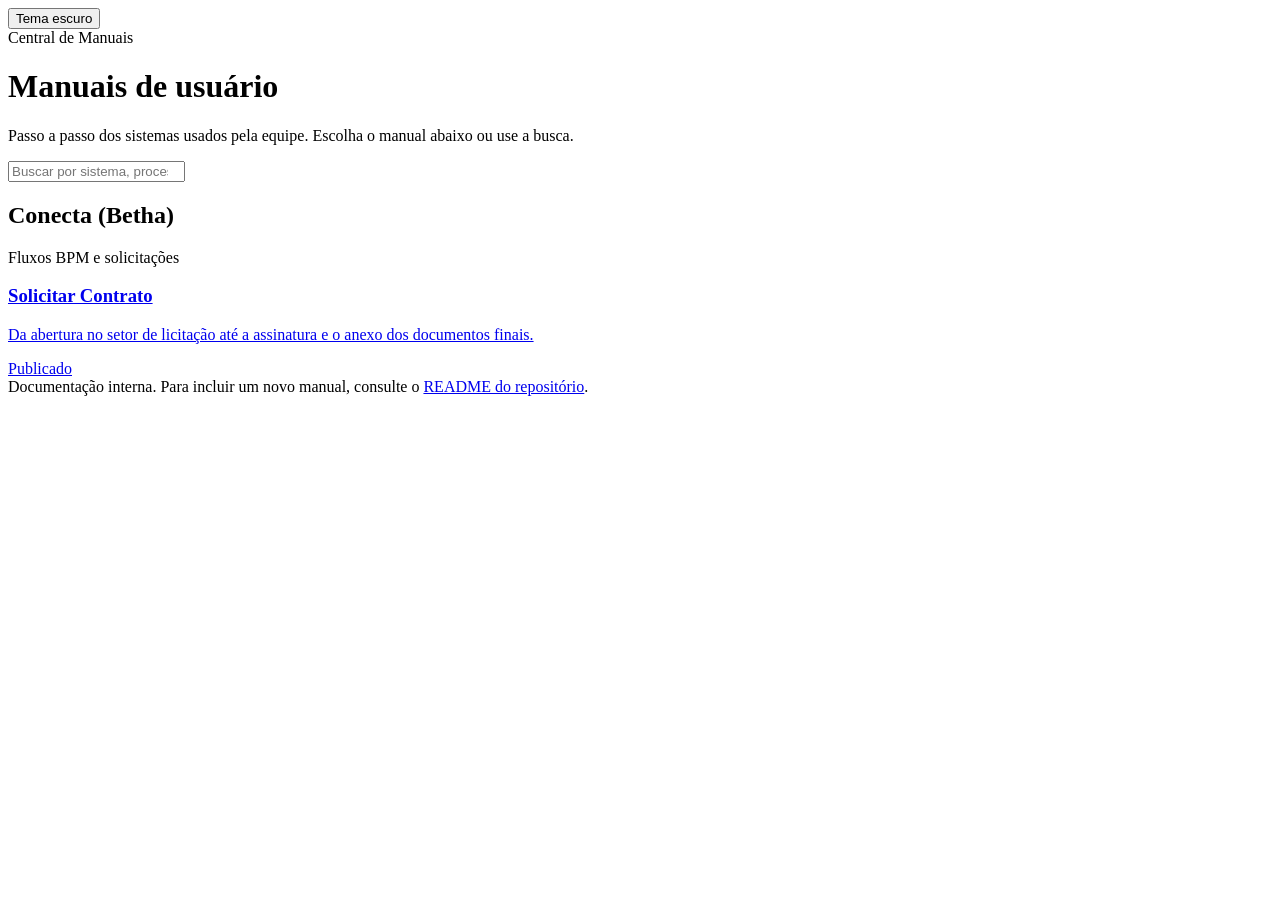
==== index.html @ 97f9eafb "Add files via upload" ====
<!DOCTYPE html>
<html lang="pt-BR">
<head>
<meta charset="utf-8">
<meta name="viewport" content="width=device-width, initial-scale=1">
<title>Central de Manuais</title>
<meta name="description" content="Manuais de usuário dos sistemas utilizados pela equipe.">
<link rel="stylesheet" href="assets/style.css">
<link rel="icon" href="data:image/svg+xml,<svg xmlns='http://www.w3.org/2000/svg' viewBox='0 0 100 100'><text y='.9em' font-size='90'>📚</text></svg>">
</head>
<body>
<div class="wrap">

  <div class="topbar">
    <span></span>
    <button class="theme-btn" type="button">Tema escuro</button>
  </div>

  <div class="hero">
    <span class="tag">Central de Manuais</span>
    <h1>Manuais de usuário</h1>
    <p class="sub">Passo a passo dos sistemas usados pela equipe. Escolha o manual abaixo ou use a busca.</p>
  </div>

  <input class="search" type="search" placeholder="Buscar por sistema, processo ou palavra-chave…" aria-label="Buscar manuais">

  <!-- ===================== CONECTA (BETHA) ===================== -->
  <section data-sistema="conecta">
    <div class="sys-title">
      <h2>Conecta (Betha)</h2>
      <span>Fluxos BPM e solicitações</span>
    </div>
    <div class="grid">

      <a class="manual" href="manuais/conecta-solicitar-contrato.html"
         data-tags="bpm contrato licitação jurídico assinatura fluxo tarefa pendente">
        <h3>Solicitar Contrato</h3>
        <p>Da abertura no setor de licitação até a assinatura e o anexo dos documentos finais.</p>
        <div class="meta"><span class="badge">Publicado</span></div>
      </a>

      <!-- Para adicionar outro manual do Conecta, copie o bloco <a class="manual"> acima. -->

    </div>
  </section>

  <!-- ===================== MODELO DE NOVO SISTEMA =====================
  Copie o bloco <section> abaixo, troque o nome do sistema e os cards.

  <section data-sistema="nome-do-sistema">
    <div class="sys-title">
      <h2>Nome do Sistema</h2>
      <span>Descrição curta</span>
    </div>
    <div class="grid">
      <a class="manual" href="manuais/arquivo-do-manual.html" data-tags="palavras chave">
        <h3>Título do manual</h3>
        <p>Uma linha explicando o que o manual cobre.</p>
        <div class="meta"><span class="badge rascunho">Rascunho</span></div>
      </a>
    </div>
  </section>
  ==================================================================== -->

  <p class="vazio" style="display:none">Nenhum manual encontrado para essa busca.</p>

  <footer>
    Documentação interna. Para incluir um novo manual, consulte o
    <a href="https://github.com/">README do repositório</a>.
  </footer>

</div>
<script src="assets/app.js"></script>
</body>
</html>
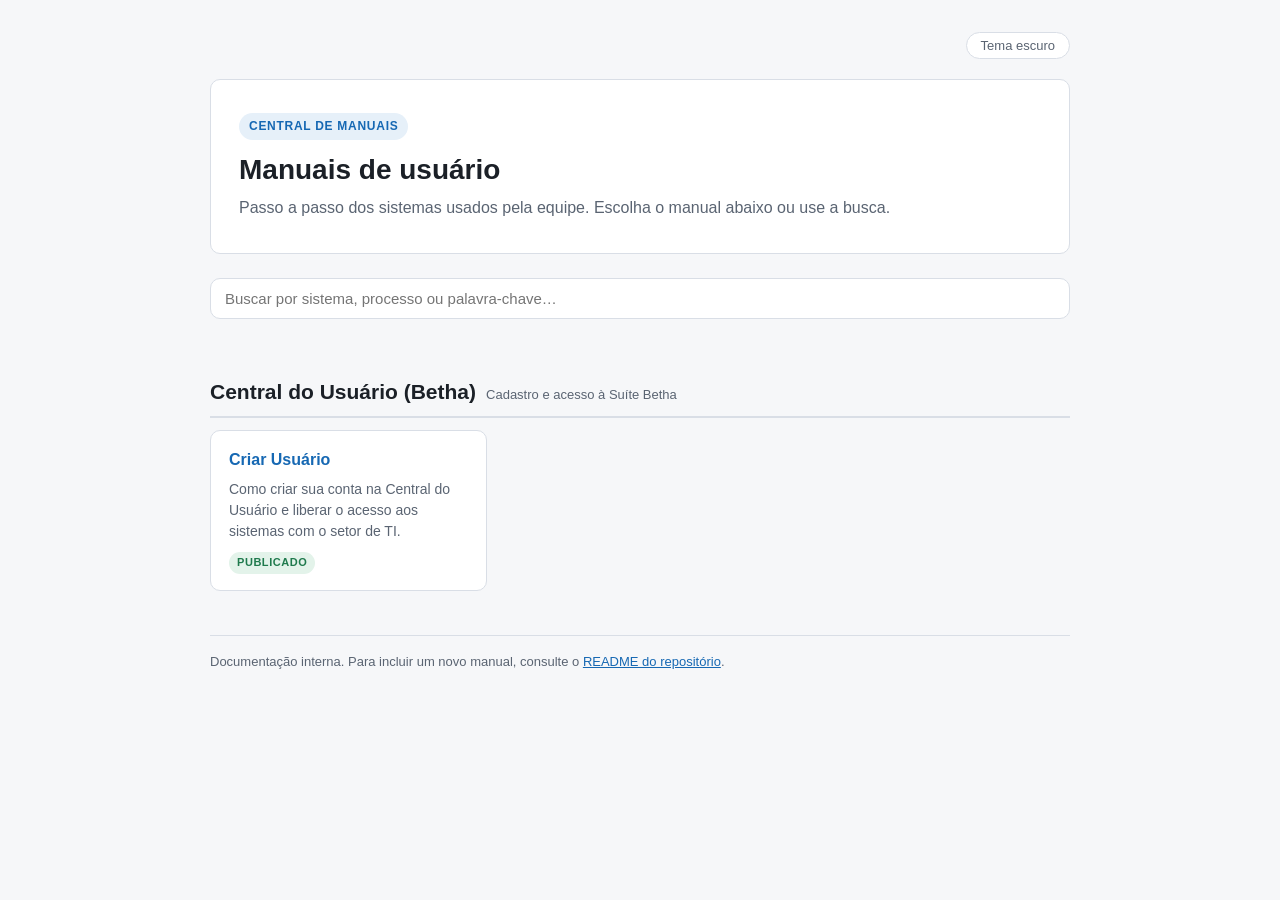
==== commit 379ebd73: "Atualiza manuais" ====
--- a/index.html
+++ b/index.html
@@ -24,7 +24,7 @@
 
   <input class="search" type="search" placeholder="Buscar por sistema, processo ou palavra-chave…" aria-label="Buscar manuais">
 
-  <!-- ===================== CONECTA (BETHA) ===================== -->
+  <!-- ===================== CONECTA (BETHA) ===================== 
   <section data-sistema="conecta">
     <div class="sys-title">
       <h2>Conecta (Betha)</h2>
@@ -39,10 +39,29 @@
         <div class="meta"><span class="badge">Publicado</span></div>
       </a>
 
-      <!-- Para adicionar outro manual do Conecta, copie o bloco <a class="manual"> acima. -->
+      //Para adicionar outro manual do Conecta, copie o bloco <a class="manual"> acima.
+
+    </div>
+  </section> -->
+
+    <!-- ===================== CENTRAL DO USUÁRIO (BETHA) ===================== -->
+  <section data-sistema="central-do-usuario">
+    <div class="sys-title">
+      <h2>Central do Usuário (Betha)</h2>
+      <span>Cadastro e acesso à Suíte Betha</span>
+    </div>
+    <div class="grid">
+
+      <a class="manual" href="manuais/betha-criar-usuario.html"
+         data-tags="cadastro usuario conta central do usuario suite betha liberação acesso ti codigo serial">
+        <h3>Criar Usuário</h3>
+        <p>Como criar sua conta na Central do Usuário e liberar o acesso aos sistemas com o setor de TI.</p>
+        <div class="meta"><span class="badge">Publicado</span></div>
+      </a>
 
     </div>
   </section>
+
 
   <!-- ===================== MODELO DE NOVO SISTEMA =====================
   Copie o bloco <section> abaixo, troque o nome do sistema e os cards.
--- a/assets/style.css
+++ b/assets/style.css
@@ -0,0 +1,183 @@
+/* ==========================================================
+   Manuais — folha de estilo compartilhada
+   Um único arquivo para todas as páginas do repositório.
+   ========================================================== */
+
+:root{
+  --bg:#f6f7f9;
+  --surface:#ffffff;
+  --surface-2:#eef1f5;
+  --text:#1b2027;
+  --text-2:#5a6472;
+  --line:#d9dee6;
+  --accent:#1668b3;
+  --accent-soft:#e6f0f9;
+  --ok:#1f7a4d;
+  --ok-soft:#e3f3ea;
+  --warn:#9a5b06;
+  --warn-soft:#fdf0dd;
+  --danger:#a33131;
+  --danger-soft:#fbe9e9;
+  --radius:10px;
+}
+@media (prefers-color-scheme: dark){
+  :root:not([data-theme="light"]){
+    --bg:#14171c; --surface:#1c2027; --surface-2:#242931;
+    --text:#e8ecf1; --text-2:#a3adba; --line:#333a44;
+    --accent:#5aa9ea; --accent-soft:#1b2c3c;
+    --ok:#66c795; --ok-soft:#182e24;
+    --warn:#e0a962; --warn-soft:#332616;
+    --danger:#e88f8f; --danger-soft:#33201f;
+  }
+}
+:root[data-theme="dark"]{
+  --bg:#14171c; --surface:#1c2027; --surface-2:#242931;
+  --text:#e8ecf1; --text-2:#a3adba; --line:#333a44;
+  --accent:#5aa9ea; --accent-soft:#1b2c3c;
+  --ok:#66c795; --ok-soft:#182e24;
+  --warn:#e0a962; --warn-soft:#332616;
+  --danger:#e88f8f; --danger-soft:#33201f;
+}
+
+*{box-sizing:border-box}
+body{
+  margin:0;
+  background:var(--bg);
+  color:var(--text);
+  font-family:"Segoe UI",Roboto,-apple-system,BlinkMacSystemFont,Helvetica,Arial,sans-serif;
+  font-size:16px;
+  line-height:1.6;
+}
+.wrap{max-width:900px;margin:0 auto;padding:32px 20px 80px}
+
+/* ---------- topo ---------- */
+.topbar{
+  display:flex;align-items:center;justify-content:space-between;
+  gap:12px;flex-wrap:wrap;margin-bottom:20px;
+}
+.back{
+  color:var(--accent);text-decoration:none;font-size:14px;font-weight:600;
+}
+.back:hover{text-decoration:underline}
+.theme-btn{
+  background:var(--surface);color:var(--text-2);
+  border:1px solid var(--line);border-radius:999px;
+  padding:5px 14px;font-size:13px;cursor:pointer;font-family:inherit;
+}
+.theme-btn:hover{color:var(--text)}
+
+header.doc{
+  background:var(--surface);
+  border:1px solid var(--line);
+  border-radius:var(--radius);
+  padding:28px 26px;
+  margin-bottom:28px;
+}
+.tag{
+  display:inline-block;background:var(--accent-soft);color:var(--accent);
+  font-size:12px;font-weight:700;letter-spacing:.06em;text-transform:uppercase;
+  padding:4px 10px;border-radius:999px;margin-bottom:12px;
+}
+h1{font-size:28px;line-height:1.25;margin:0 0 8px}
+h2{font-size:21px;margin:38px 0 12px;padding-bottom:8px;border-bottom:2px solid var(--line)}
+h3{font-size:17px;margin:26px 0 8px}
+p{margin:0 0 12px}
+.sub{color:var(--text-2);margin:0}
+ul,ol{margin:0 0 14px;padding-left:22px}
+li{margin-bottom:6px}
+a{color:var(--accent)}
+code{
+  background:var(--surface-2);border:1px solid var(--line);border-radius:4px;
+  padding:1px 6px;font-size:.9em;font-family:ui-monospace,Consolas,monospace;
+}
+
+/* ---------- blocos ---------- */
+.card{
+  background:var(--surface);border:1px solid var(--line);
+  border-radius:var(--radius);padding:18px 20px;margin-bottom:16px;
+}
+.step{
+  background:var(--surface);border:1px solid var(--line);
+  border-left:4px solid var(--accent);border-radius:var(--radius);
+  padding:16px 20px;margin-bottom:14px;
+}
+.step h3{margin-top:0;display:flex;align-items:center;gap:10px;flex-wrap:wrap}
+.num{
+  background:var(--accent);color:#fff;width:26px;height:26px;border-radius:50%;
+  display:inline-flex;align-items:center;justify-content:center;
+  font-size:13px;font-weight:700;flex:0 0 auto;
+}
+.who{
+  font-size:12px;font-weight:600;background:var(--surface-2);color:var(--text-2);
+  border:1px solid var(--line);border-radius:999px;padding:3px 10px;
+}
+.note,.alert,.tip{
+  border-radius:var(--radius);padding:12px 16px;margin:14px 0;
+  font-size:15px;border:1px solid transparent;
+}
+.note{background:var(--accent-soft)}
+.alert{background:var(--warn-soft)}
+.tip{background:var(--ok-soft)}
+.note strong,.alert strong,.tip strong{display:block;margin-bottom:4px}
+
+.toc{background:var(--surface);border:1px solid var(--line);border-radius:var(--radius);padding:18px 22px}
+.toc ol{margin:0;padding-left:20px}
+.toc a{text-decoration:none}
+.toc a:hover{text-decoration:underline}
+
+.scroll{overflow-x:auto;-webkit-overflow-scrolling:touch;margin-bottom:16px}
+table{border-collapse:collapse;width:100%;min-width:560px;font-size:14.5px}
+th,td{border:1px solid var(--line);padding:9px 12px;text-align:left;vertical-align:top}
+th{background:var(--surface-2);font-weight:700}
+tbody tr:nth-child(even){background:var(--surface)}
+
+svg{max-width:100%;height:auto;display:block}
+.fig{background:var(--surface);border:1px solid var(--line);border-radius:var(--radius);padding:16px}
+.fig figcaption{font-size:13px;color:var(--text-2);margin-top:10px;text-align:center}
+img{max-width:100%;height:auto;border-radius:6px}
+
+footer{margin-top:44px;color:var(--text-2);font-size:13px;border-top:1px solid var(--line);padding-top:16px}
+
+/* ---------- página inicial (índice) ---------- */
+.hero{
+  background:var(--surface);border:1px solid var(--line);
+  border-radius:var(--radius);padding:32px 28px;margin-bottom:24px;
+}
+.search{
+  width:100%;padding:11px 14px;font-size:15px;font-family:inherit;
+  background:var(--surface);color:var(--text);
+  border:1px solid var(--line);border-radius:var(--radius);margin-bottom:26px;
+}
+.search:focus{outline:2px solid var(--accent);outline-offset:1px}
+
+.sys-title{
+  display:flex;align-items:baseline;gap:10px;flex-wrap:wrap;
+  margin:30px 0 12px;padding-bottom:8px;border-bottom:2px solid var(--line);
+}
+.sys-title h2{margin:0;padding:0;border:0}
+.sys-title span{font-size:13px;color:var(--text-2)}
+
+.grid{display:grid;grid-template-columns:repeat(auto-fill,minmax(250px,1fr));gap:14px}
+.manual{
+  display:block;background:var(--surface);border:1px solid var(--line);
+  border-radius:var(--radius);padding:16px 18px;text-decoration:none;color:inherit;
+  transition:border-color .15s, transform .15s;
+}
+.manual:hover{border-color:var(--accent);transform:translateY(-2px)}
+.manual h3{margin:0 0 6px;font-size:16px;color:var(--accent)}
+.manual p{margin:0;font-size:14px;color:var(--text-2);line-height:1.5}
+.meta{margin-top:10px;font-size:12px;color:var(--text-2)}
+.badge{
+  display:inline-block;font-size:11px;font-weight:700;text-transform:uppercase;
+  letter-spacing:.05em;padding:2px 8px;border-radius:999px;
+  background:var(--ok-soft);color:var(--ok);
+}
+.badge.rascunho{background:var(--warn-soft);color:var(--warn)}
+.vazio{color:var(--text-2);font-size:15px;padding:20px 0}
+
+@media print{
+  body{background:#fff}
+  .wrap{max-width:none}
+  .topbar,.theme-btn,.search{display:none}
+  .step,.card,header.doc{break-inside:avoid}
+}
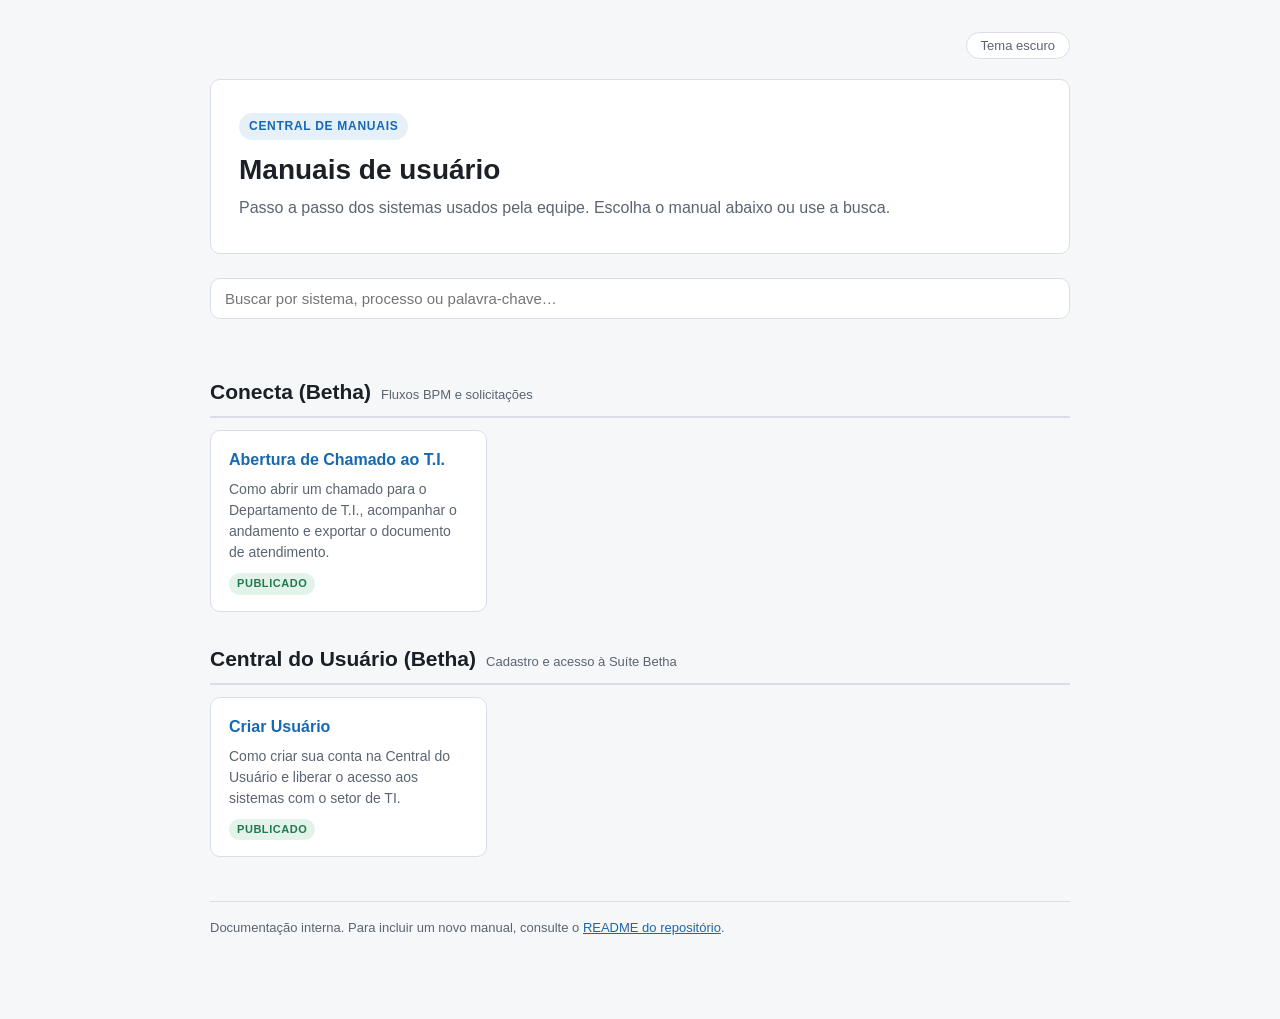
==== commit bf3627cb: "novo manual TI" ====
--- a/index.html
+++ b/index.html
@@ -24,7 +24,7 @@
 
   <input class="search" type="search" placeholder="Buscar por sistema, processo ou palavra-chave…" aria-label="Buscar manuais">
 
-  <!-- ===================== CONECTA (BETHA) ===================== 
+  <!-- ===================== CONECTA (BETHA) ===================== -->
   <section data-sistema="conecta">
     <div class="sys-title">
       <h2>Conecta (Betha)</h2>
@@ -32,17 +32,15 @@
     </div>
     <div class="grid">
 
-      <a class="manual" href="manuais/conecta-solicitar-contrato.html"
-         data-tags="bpm contrato licitação jurídico assinatura fluxo tarefa pendente">
-        <h3>Solicitar Contrato</h3>
-        <p>Da abertura no setor de licitação até a assinatura e o anexo dos documentos finais.</p>
+      <a class="manual" href="manuais/conecta-abertura-chamado-ti.html"
+         data-tags="conecta chamado ti suporte atendimento solicitação tarefa formulário exportar pdf departamento de ti">
+        <h3>Abertura de Chamado ao T.I.</h3>
+        <p>Como abrir um chamado para o Departamento de T.I., acompanhar o andamento e exportar o documento de atendimento.</p>
         <div class="meta"><span class="badge">Publicado</span></div>
       </a>
 
-      //Para adicionar outro manual do Conecta, copie o bloco <a class="manual"> acima.
-
     </div>
-  </section> -->
+  </section> 
 
     <!-- ===================== CENTRAL DO USUÁRIO (BETHA) ===================== -->
   <section data-sistema="central-do-usuario">
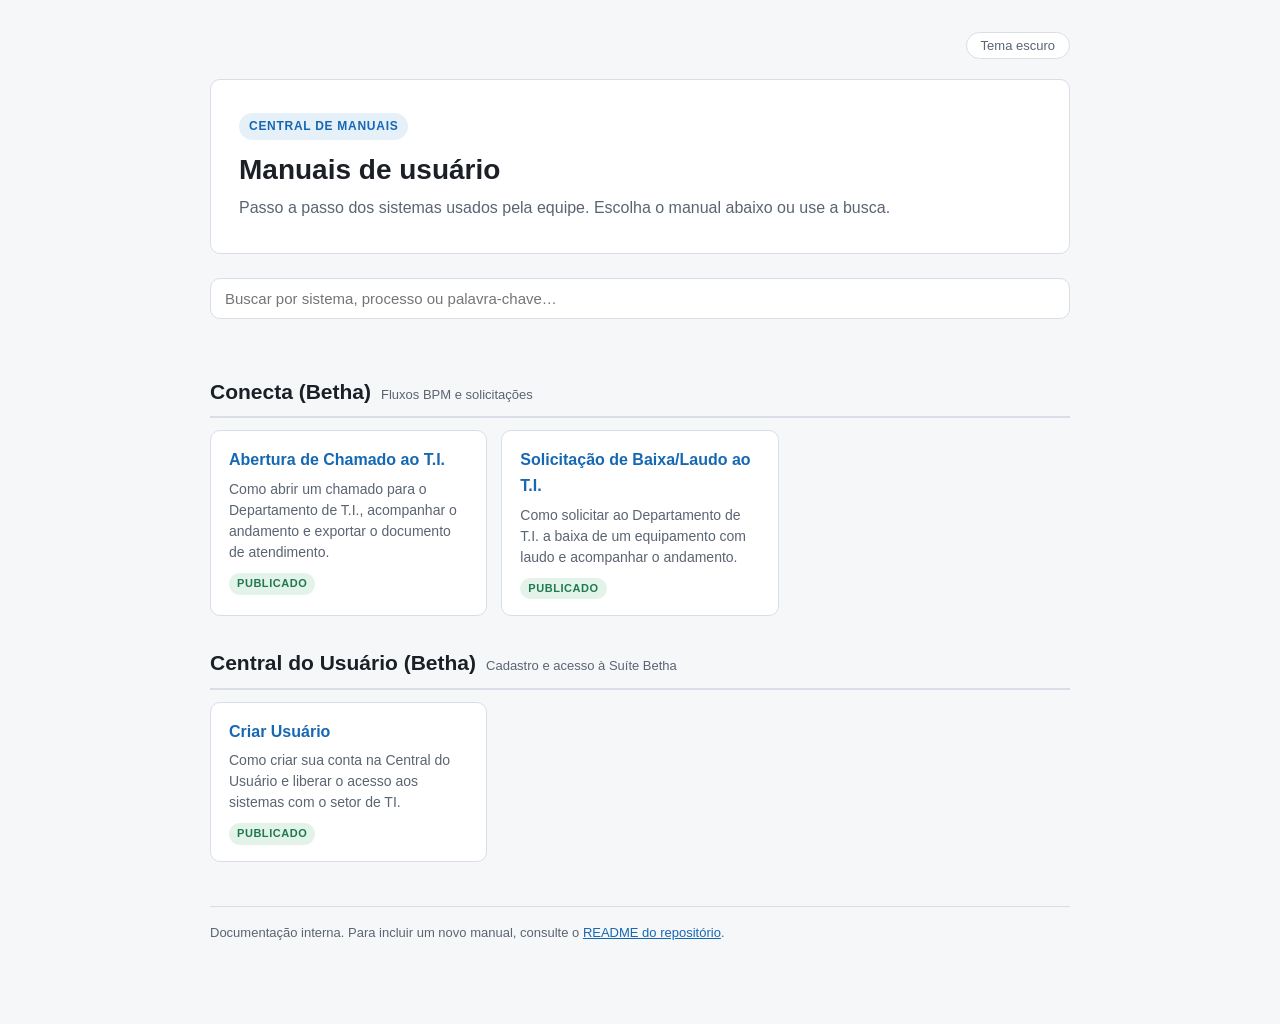
==== commit 73d2967c: "laudo" ====
--- a/index.html
+++ b/index.html
@@ -36,6 +36,13 @@
          data-tags="conecta chamado ti suporte atendimento solicitação tarefa formulário exportar pdf departamento de ti">
         <h3>Abertura de Chamado ao T.I.</h3>
         <p>Como abrir um chamado para o Departamento de T.I., acompanhar o andamento e exportar o documento de atendimento.</p>
+        <div class="meta"><span class="badge">Publicado</span></div>
+      </a>
+
+      <a class="manual" href="manuais/conecta-baixa-laudo-ti.html"
+         data-tags="conecta baixa laudo ti patrimônio equipamento solicitação departamento de ti">
+        <h3>Solicitação de Baixa/Laudo ao T.I.</h3>
+        <p>Como solicitar ao Departamento de T.I. a baixa de um equipamento com laudo e acompanhar o andamento.</p>
         <div class="meta"><span class="badge">Publicado</span></div>
       </a>
 
